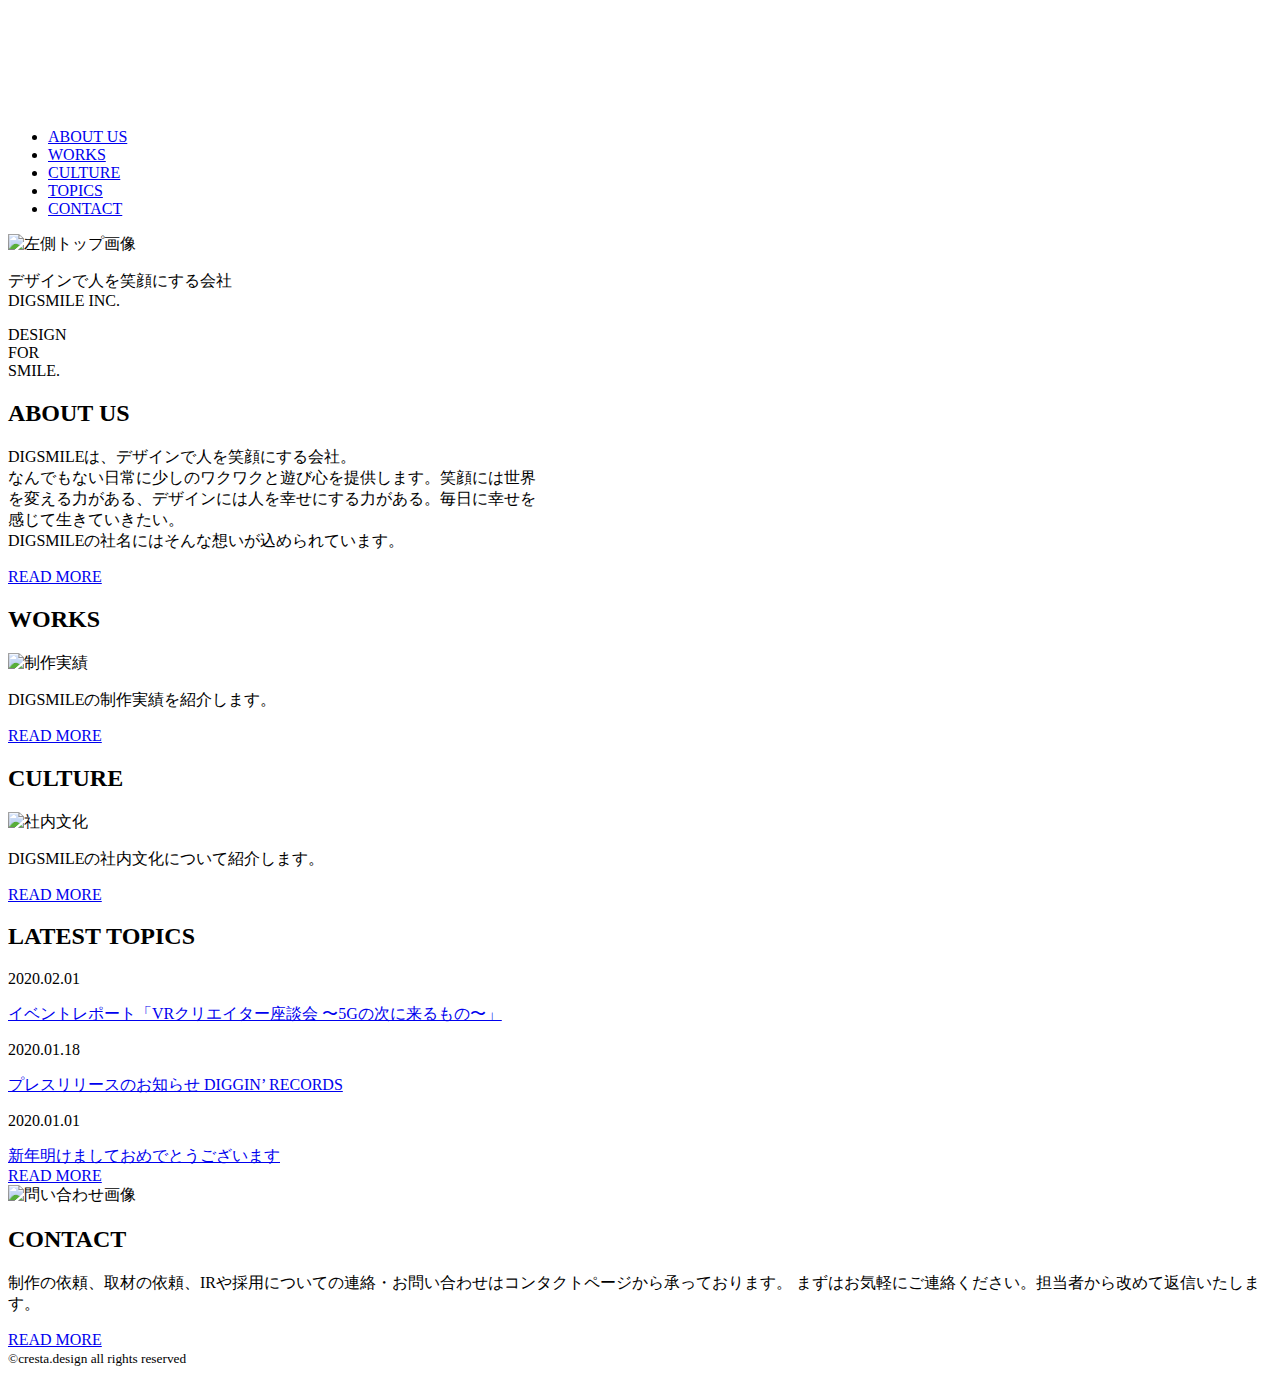
==== index.html @ 3dffbc65 "Create index.html" ====
<!DOCTYPE html>
<html lang="en">
<head>
    <meta charset="UTF-8">
    <!-- レスポンシブデザインのため -->
    <meta name="viewport" content="width=device-width, initial-scale=1">
    <title>DIGSIMILE|デザインで人を笑顔にする会社</title>
    <!-- 以下のリセットCSSとは、ブラウザによって異なるデフォルトのCSSを打ち消してブラウザ間の表示を揃えるためのCSSファイルのことを言います。 -->
    <link rel="stylesheet" href="./css/reset.css">
    <!-- google fonts -->
    <link href="https://fonts.googleapis.com/css?family=Montserrat:400,700|Noto+Sans+JP:400,700&display=swap"
    rel="stylesheet">
    <link rel="stylesheet" href="/css/style.css">
</head>
<body>
    <!-- header -->
    <header>
        <div class="header-inner">
            <h1 class="site-title">
                <a href="./index.html">
                    <svg xmlns="http://www.w3.org/2000/svg" width="260" height="28.204" viewBox="0 0 260 28.204">
                        <g id="site-logo" transform="translate(-59 -29)">
                            <path id="前面オブジェクトで型抜き_1" data-name="前面オブジェクトで型抜き 1"
                                d="M14,35.2A13.9,13.9,0,0,1,6.785,33.19h8.848a14.228,14.228,0,0,0,8.847-2.739A13.97,13.97,0,0,1,14,35.2ZM4.822,31.752h0a14.17,14.17,0,0,1,0-21.3Zm10.54-3.117H10.33V13.771h5.032a8.094,8.094,0,0,1,5.682,1.994,7.233,7.233,0,0,1,2.138,5.439,7.234,7.234,0,0,1-2.138,5.439,8.093,8.093,0,0,1-5.682,1.99ZM25.007,12.39a13.9,13.9,0,0,0-9.373-3.174H6.463a13.932,13.932,0,0,1,13.76-.749,14.157,14.157,0,0,1,4.785,3.922Z"
                                transform="translate(59 22)" fill="#fff" />
                            <path id="DIGSMILE"
                                d="M2.38-23.8H13.634a15.731,15.731,0,0,1,6.936,1.465,11.018,11.018,0,0,1,4.692,4.155,11.723,11.723,0,0,1,1.666,6.3,11.723,11.723,0,0,1-1.666,6.3A11.018,11.018,0,0,1,20.57-1.423,15.731,15.731,0,0,1,13.634.042H2.38ZM13.362-5.34a6.893,6.893,0,0,0,4.913-1.737,6.262,6.262,0,0,0,1.853-4.8,6.262,6.262,0,0,0-1.853-4.8,6.893,6.893,0,0,0-4.913-1.737H9.112V-5.34ZM30.634-23.8h6.732V.042H30.634ZM58.276-12.39h5.95v9.877A15.5,15.5,0,0,1,59.534-.265a18.642,18.642,0,0,1-5.3.783A14.166,14.166,0,0,1,47.5-1.065a11.8,11.8,0,0,1-4.692-4.411,12.18,12.18,0,0,1-1.7-6.4,12.18,12.18,0,0,1,1.7-6.4,11.747,11.747,0,0,1,4.726-4.411,14.514,14.514,0,0,1,6.834-1.584,15.2,15.2,0,0,1,5.984,1.124,11.536,11.536,0,0,1,4.42,3.236l-4.284,3.883a7.546,7.546,0,0,0-5.78-2.657,6.693,6.693,0,0,0-4.93,1.856,6.67,6.67,0,0,0-1.87,4.955,7.208,7.208,0,0,0,.85,3.525,6.1,6.1,0,0,0,2.38,2.418,6.969,6.969,0,0,0,3.5.868,8.588,8.588,0,0,0,3.638-.783ZM77.044.519A21.967,21.967,0,0,1,71.434-.2,13.786,13.786,0,0,1,67.014-2.1l2.21-4.973a14.289,14.289,0,0,0,3.706,1.7,14.086,14.086,0,0,0,4.148.647q3.876,0,3.876-1.941a1.607,1.607,0,0,0-1.105-1.516A20.3,20.3,0,0,0,76.3-9.222a33.866,33.866,0,0,1-4.488-1.243,7.554,7.554,0,0,1-3.094-2.129,5.758,5.758,0,0,1-1.292-3.951,6.848,6.848,0,0,1,1.19-3.934,7.965,7.965,0,0,1,3.553-2.776,14.6,14.6,0,0,1,5.8-1.022,20.415,20.415,0,0,1,4.624.528A14.146,14.146,0,0,1,86.6-22.2l-2.074,5.007a13.837,13.837,0,0,0-6.6-1.839,5.522,5.522,0,0,0-2.924.6,1.787,1.787,0,0,0-.918,1.55,1.536,1.536,0,0,0,1.088,1.43,19.646,19.646,0,0,0,3.5.988,32.762,32.762,0,0,1,4.5,1.243,7.779,7.779,0,0,1,3.094,2.112,5.646,5.646,0,0,1,1.309,3.934A6.714,6.714,0,0,1,86.394-3.3,8.114,8.114,0,0,1,82.824-.52,14.418,14.418,0,0,1,77.044.519ZM112.336.042l-.068-12.636-6.12,10.286h-2.992L97.07-12.253V.042H90.848V-23.8H96.39l8.364,13.76,8.16-13.76h5.542L118.524.042ZM123.454-23.8h6.732V.042h-6.732Zm11.7,0h6.732V-5.305h11.356V.042H135.15Zm40.018,18.63V.042H156.06V-23.8h18.666v5.211h-12v4.019H173.3v5.041H162.724v4.359Z"
                                transform="translate(89 55)" fill="#fff" />
                            <path id="INC."
                                d="M1.54-15.4H5.9V0H1.54Zm22.22,0V0H20.174l-6.8-8.206V0H9.108V-15.4h3.586l6.8,8.206V-15.4ZM34.628.308A9.114,9.114,0,0,1,30.283-.715a7.65,7.65,0,0,1-3.025-2.849,7.858,7.858,0,0,1-1.1-4.136,7.858,7.858,0,0,1,1.1-4.136,7.65,7.65,0,0,1,3.025-2.849,9.114,9.114,0,0,1,4.345-1.023,9.326,9.326,0,0,1,3.806.748A7.323,7.323,0,0,1,41.25-12.8L38.478-10.3a4.56,4.56,0,0,0-3.63-1.8,4.48,4.48,0,0,0-2.233.55A3.817,3.817,0,0,0,31.1-10a4.773,4.773,0,0,0-.539,2.3A4.773,4.773,0,0,0,31.1-5.4,3.817,3.817,0,0,0,32.615-3.85a4.48,4.48,0,0,0,2.233.55,4.56,4.56,0,0,0,3.63-1.8L41.25-2.6A7.323,7.323,0,0,1,38.434-.44,9.326,9.326,0,0,1,34.628.308ZM45.1.2a2.462,2.462,0,0,1-1.782-.7,2.377,2.377,0,0,1-.726-1.782,2.35,2.35,0,0,1,.715-1.782A2.5,2.5,0,0,1,45.1-4.752a2.485,2.485,0,0,1,1.8.682,2.369,2.369,0,0,1,.7,1.782,2.4,2.4,0,0,1-.715,1.782A2.452,2.452,0,0,1,45.1.2Z"
                                transform="translate(271.392 55.205)" fill="#fff" />
                        </g>
                    </svg>
                </a>
            </h1>
            <div class=burger-menu>
                    <div class="burger-btn">
                        <span class="bar bar-top"></span>
                        <span class="bar bar-middle"></span>
                        <span class="bar bar-buttom"></span>
                    </div>
                    <div class="menu-box">
                        <div class="menu-logo"　style="text-align: center">
                            <div id="site-logo" transform="translate(-59 -29)" style="max-width: 0 auto;">
                                <svg xmlns="http://www.w3.org/2000/svg" width="260" height="28.204" viewBox="0 0 60 28.204">
                                    <g id="site-logo" transform="translate(-59 -29)">
                                        <path id="前面オブジェクトで型抜き_1" data-name="前面オブジェクトで型抜き 1"
                                            d="M14,35.2A13.9,13.9,0,0,1,6.785,33.19h8.848a14.228,14.228,0,0,0,8.847-2.739A13.97,13.97,0,0,1,14,35.2ZM4.822,31.752h0a14.17,14.17,0,0,1,0-21.3Zm10.54-3.117H10.33V13.771h5.032a8.094,8.094,0,0,1,5.682,1.994,7.233,7.233,0,0,1,2.138,5.439,7.234,7.234,0,0,1-2.138,5.439,8.093,8.093,0,0,1-5.682,1.99ZM25.007,12.39a13.9,13.9,0,0,0-9.373-3.174H6.463a13.932,13.932,0,0,1,13.76-.749,14.157,14.157,0,0,1,4.785,3.922Z"
                                            transform="translate(59 22)" fill="#fff" />
                                    </g>
                                </svg>
                            </div>
                        </div>
                            <ul>
                                <li><a href="./about/about.html">ABOUT US</a></li>
                                <li><a href="#works">WORKS</a></li>
                                <li><a href="#culture">CULTURE</a></li>
                                <li><a href="#topics">TOPICS</a></li>
                                <li><a href="./contact/contact.html">CONTACT</a></li>
                            </ul>
                    </div>
                    <div id="fadeLayer"></div>
            </div>
        </div>
    </header>
    <!-- header -->

    <!-- main -->
    <main>
        <!-- fv -->
        <div class="fv">
            <div class="fv-left">
                <img src="img/kv-img.jpg" class="fv-left-img" alt="左側トップ画像">
                <div class="fv-text">
                    <p class="fv-title">デザインで人を笑顔にする会社<br>DIGSMILE INC.</p>
                    <p class="fv-concept">DESIGN<br>FOR<br>SMILE.</p>
                </div>
            </div>
            <div class="fv-img-right"></div>
        </div>
        <!-- fv -->

        <!-- about -->
        <section class="about">
            <div class="about-content">
                <div class="about-text">
                    <h2 class="about-title">ABOUT US</h2>
                    <p class="about-description">DIGSMILEは、デザインで人を笑顔にする会社。
                        <br>なんでもない日常に少しのワクワクと遊び心を提供します。笑顔には世界
                        <br>を変える力がある、デザインには人を幸せにする力がある。毎日に幸せを
                        <br>感じて生きていきたい。
                        <br>DIGSMILEの社名にはそんな想いが込められています。</p>
                    <a href="/about/about.html" id="btn-read-more" class="about-read-more">READ MORE</a>
                </div>
            </div>
        </section>
        <!-- about -->

        <!-- works-culture -->
        <div class="works-culture">
            <!-- works -->
            <section class="works" id="works">
                <h2 class="works-title">WORKS</h2>
                <img src="img/works-img.jpg" alt="制作実績">
                <p>DIGSMILEの制作実績を紹介します。</p>
                <a href="#" id="btn-read-more" class="works-culture-read-more">READ MORE</a>
            </section>
            <!-- works -->
            <!-- culture -->
            <section class="culture" id="culture">
                <h2 class="culture-title">CULTURE</h2>
                <img src="img/culture-img.jpg" alt="社内文化">
                <p>DIGSMILEの社内文化について紹介します。</p>
                <a href="#" id="btn-read-more" class="works-culture-read-more">READ MORE</a>
            </section>
            <!-- culture -->
        </div>
        <!-- works-culture -->

        <!-- TOPICS -->
        <div class="topics" id="topics">
            <h2 class="topics-title">LATEST TOPICS</h2>
            <div class="topics-content">
                <article class="topics-first">
                    <p>2020.02.01</p>
                    <a href="#" class="topics-about">イベントレポート「VRクリエイター座談会 〜5Gの次に来るもの〜」</a>
                </article>
                <article class="topics-second">
                    <p>2020.01.18</p>
                    <a href="#" class="topics-about">プレスリリースのお知らせ DIGGIN’ RECORDS</a>
                </article>
                <article class="topics-third">
                    <p>2020.01.01</p>
                    <a href="#" class="topics-about">新年明けましておめでとうございます</a>
                </article>
                <div class="box-read-more">
                    <a href="#" id="btn-read-more" class="topics-read-more">READ MORE</a>
                </div>
            </div>
        </div>
        <!-- TOPICS -->

        <!-- CONTACT -->
        <div class="contact-bg">
            <div class="contact">
                <div class="contact-image">
                    <img src="img/recruit-img.jpg" alt="問い合わせ画像">
                </div>
                <div class="contact-text">
                    <h2 class="contact-title">CONTACT</h2>
                    <p>制作の依頼、取材の依頼、IRや採用についての連絡・お問い合わせはコンタクトページから承っております。
                    まずはお気軽にご連絡ください。担当者から改めて返信いたします。</p>
                    <a href="./contact/contact.html" id="btn-read-more" class="contact-read-more">READ MORE</a>
                </div>
            </div>
        </div>
        <!-- CONTACT -->

        <!-- footer -->
        <footer>
            <small>©︎cresta.design all rights reserved</small>
        </footer>
        <!-- footer -->
    </main>
    <!-- main -->

    <!-- jQueryを入れる -->
    <script src="https://ajax.googleapis.com/ajax/libs/jquery/3.6.0/jquery.min.js"></script>
    <script src="js/script.js"></script>
</body>
</html>
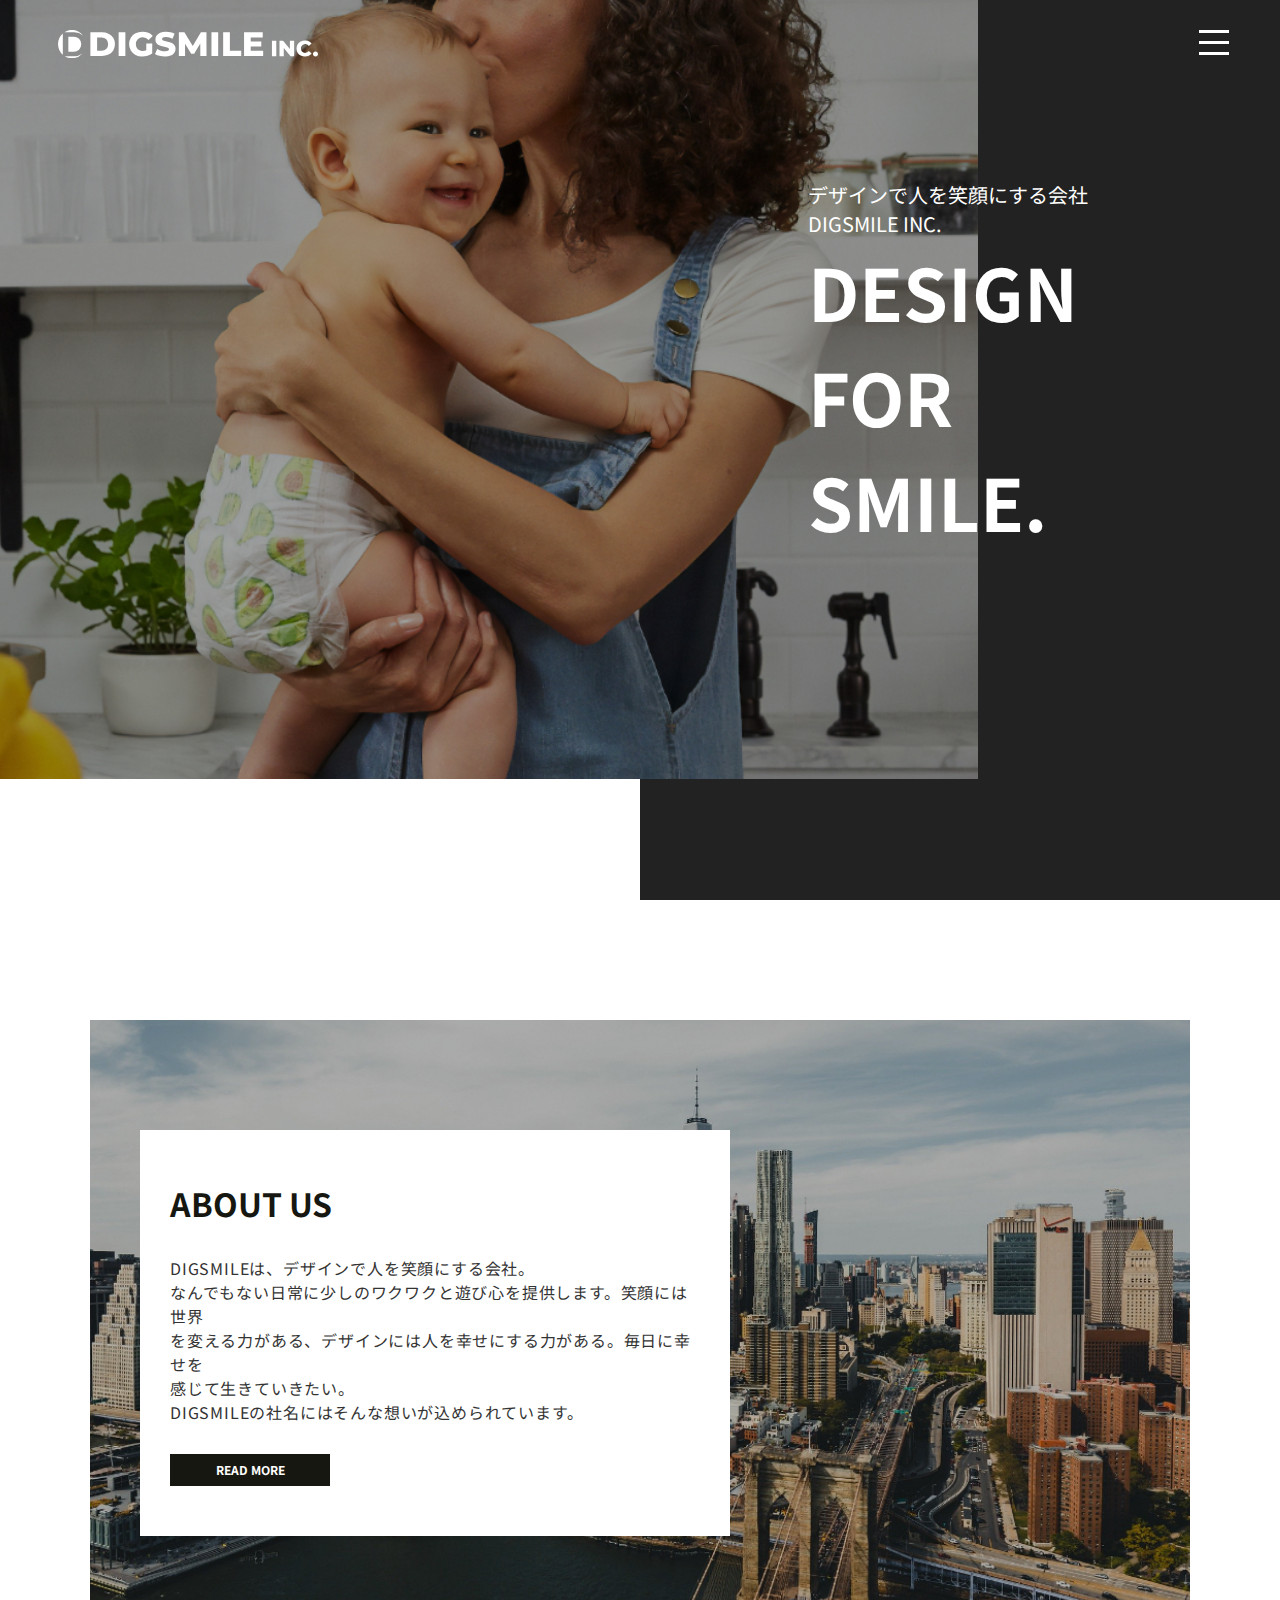
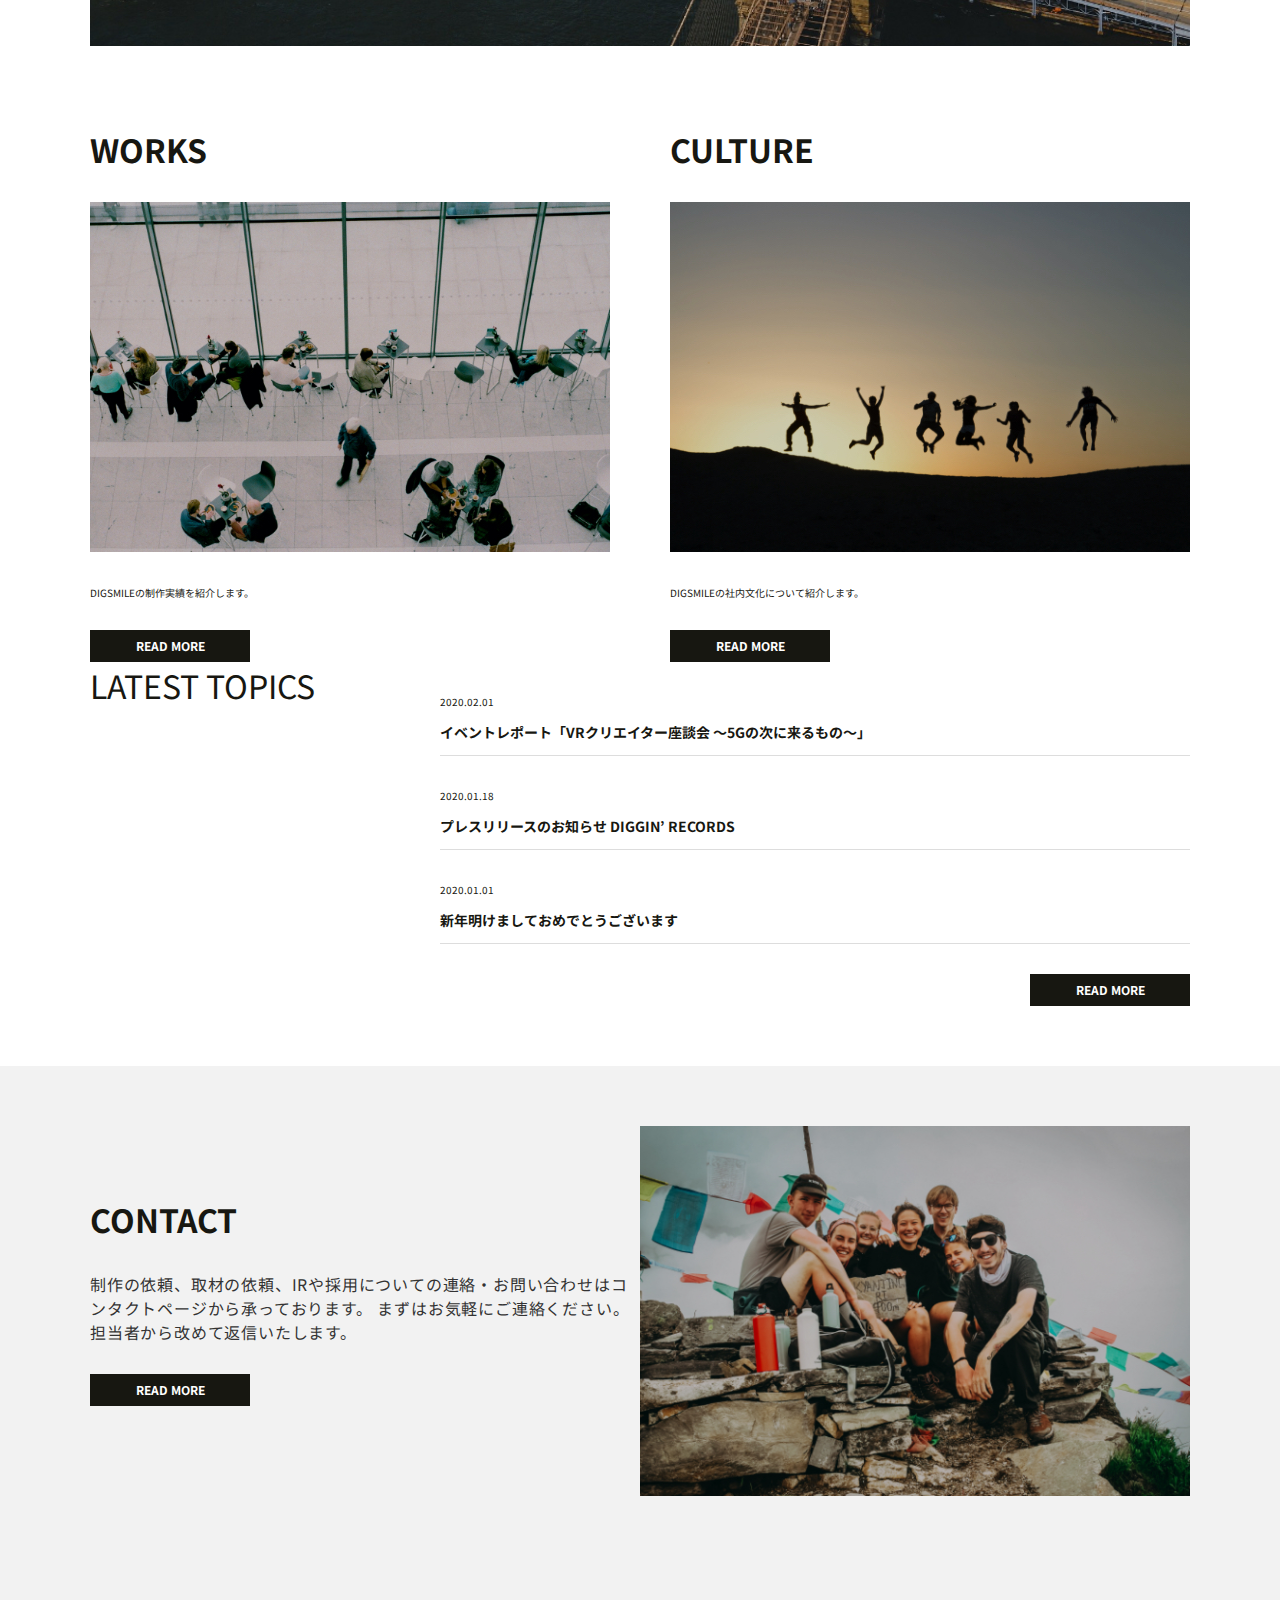
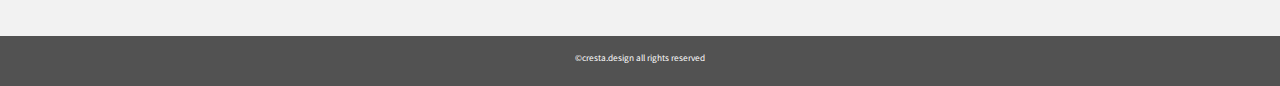
==== commit f86e0f95: "Update index.html" ====
--- a/index.html
+++ b/index.html
@@ -6,11 +6,11 @@
     <meta name="viewport" content="width=device-width, initial-scale=1">
     <title>DIGSIMILE|デザインで人を笑顔にする会社</title>
     <!-- 以下のリセットCSSとは、ブラウザによって異なるデフォルトのCSSを打ち消してブラウザ間の表示を揃えるためのCSSファイルのことを言います。 -->
-    <link rel="stylesheet" href="./css/reset.css">
+    <link rel="stylesheet" href="css/reset.css">
     <!-- google fonts -->
     <link href="https://fonts.googleapis.com/css?family=Montserrat:400,700|Noto+Sans+JP:400,700&display=swap"
     rel="stylesheet">
-    <link rel="stylesheet" href="/css/style.css">
+    <link rel="stylesheet" href="css/style.css">
 </head>
 <body>
     <!-- header -->
--- a/css/style.css
+++ b/css/style.css
@@ -0,0 +1,488 @@
+@charset "UTF-8";
+/* ----------------------- */
+/* base
+/* ----------------------- */
+html {
+  font-family: 'Montserrat', sans-serif;
+  font-family: 'Noto Sans JP', sans-serif;
+  color: #171711;
+  font-size: 62.5%;
+}
+
+* {
+  box-sizing: border-box;
+}
+
+img {
+  width: 100%;
+}
+
+/* ----------------------- */
+/* header
+/* ----------------------- */
+header {
+  width: 100%;
+  position: fixed;
+  top: 0;
+  z-index: 12;
+}
+
+header .header-inner {
+  display: flex;
+  justify-content: space-between;
+}
+
+header .header-inner .site-title {
+  padding: 30px 58px;
+}
+
+header .header-inner .site-title.black a svg path {
+  fill: #5c5959;
+}
+
+header .header-inner .burger-menu {
+  z-index: 13;
+  display: flex;
+  color: #FFFFFF;
+  margin-top: 30px;
+}
+
+header .header-inner .burger-menu .btn-trigger {
+  margin-right: 7px;
+}
+
+/* ----------------------- */
+/* ハンバーガーメニュー
+/* ----------------------- */
+.burger-btn {
+  z-index: 13;
+  display: block;
+  position: absolute;
+  top: 30px;
+  right: 4vw;
+  cursor: pointer;
+}
+
+.burger-btn .bar {
+  display: block;
+  height: 3px;
+  width: 30px;
+  background-color: #fff;
+  margin-bottom: 8px;
+}
+
+.burger-btn .bar.black {
+  background-color: #5c5959;
+}
+
+.menu-box {
+  display: none;
+  width: 65vw;
+  height: 100vw;
+  padding: 180px 200px 390px 200px;
+  z-index: 12;
+  background-color: #222222;
+  opacity: 0.9;
+  text-align: center;
+  position: absolute;
+  top: 0;
+  right: 0;
+}
+
+.menu-box .menu-logo {
+  margin: 0 auto;
+}
+
+.menu-box ul li {
+  display: block;
+  margin-top: 30px;
+  font-size: 2.0rem;
+  font-weight: 700;
+  list-style-type: none;
+}
+
+.menu-box ul li a {
+  color: #fff;
+  text-decoration: none;
+}
+
+.menu-box.in {
+  display: block;
+}
+
+#fadeLayer.in {
+  display: block;
+}
+
+#fadeLayer {
+  display: none;
+  height: 100vh;
+  width: 100vw;
+  position: fixed;
+  top: 0;
+  left: 0;
+  background-color: rgba(0, 0, 0, 0.5);
+  z-index: 11;
+}
+
+.burger-btn.cross .bar-top {
+  transform: rotate(45deg) translate(8px, 8px);
+  transition: .3s;
+}
+
+.burger-btn.cross .bar-middle {
+  opacity: 0;
+}
+
+.burger-btn.cross .bar-buttom {
+  transform: rotate(-45deg) translate(8px, -8px);
+  transition: .3s;
+}
+
+body.noscroll {
+  overflow: hidden;
+}
+
+/* ----------------------- */
+/* fv
+/* ----------------------- */
+.fv {
+  position: relative;
+  display: flex;
+  height: 100vh;
+}
+
+.fv .fv-left .fv-left-img {
+  position: absolute;
+  top: 0;
+  object-fit: cover;
+  z-index: 5;
+  height: 86.5%;
+  width: 76.4%;
+}
+
+.fv .fv-left .fv-text {
+  color: #FFFFFF;
+  position: absolute;
+  z-index: 10;
+  right: 15%;
+  top: 20%;
+}
+
+.fv .fv-left .fv-text .fv-title {
+  font-size: 2rem;
+  font-weight: 400;
+}
+
+.fv .fv-left .fv-text .fv-concept {
+  font-size: 7.2rem;
+  font-weight: 700;
+}
+
+.fv .fv-img-right {
+  position: absolute;
+  top: 0;
+  right: 0;
+  background-color: #222;
+  object-fit: cover;
+  width: 50%;
+  height: 100%;
+  z-index: -1;
+}
+
+/* ----------------------- */
+/* about
+/* ----------------------- */
+.about {
+  padding-top: 120px;
+  max-width: 1100px;
+  text-align: center;
+  margin: 0 auto;
+}
+
+.about .about-content {
+  margin: 0 auto;
+  background-image: url(../img/about-img.jpg);
+  background-size: cover;
+  padding: 110px 0 110px 50px;
+}
+
+.about .about-content .about-text {
+  background-color: #FFFFFF;
+  max-width: 590px;
+  min-height: 360px;
+  box-sizing: border-box;
+  text-align: left;
+  padding: 50px 30px;
+}
+
+.about .about-content .about-title {
+  font-size: 3.2rem;
+  font-weight: 700;
+}
+
+.about .about-content .about-description {
+  margin-top: 30px;
+  font-size: 1.6rem;
+  font-weight: 400;
+  letter-spacing: .05em;
+  color: #333333;
+}
+
+.about .about-content .about-read-more {
+  margin: 30px 0 0 0;
+}
+
+/* ----------------------- */
+/* read-more
+/* ----------------------- */
+#btn-read-more {
+  display: inline-block;
+  width: 160px;
+  line-height: 32px;
+  background-color: #171711;
+  color: #FFFFFF;
+  text-align: center;
+  font-size: 1.2rem;
+  font-weight: 700;
+  text-decoration: none;
+  box-sizing: border-box;
+}
+
+/* ----------------------- */
+/* works-culture
+/* ----------------------- */
+.works-culture {
+  display: flex;
+  max-width: 1100px;
+  width: 100%;
+  margin: 0 auto;
+  padding-top: 80px;
+}
+
+.works-culture .works {
+  width: 50%;
+  margin-right: 60px;
+}
+
+.works-culture .works h2 {
+  font-size: 3.2rem;
+  font-weight: 700;
+}
+
+.works-culture .works img {
+  margin-top: 30px;
+}
+
+.works-culture .works p {
+  margin-top: 30px;
+}
+
+.works-culture .works .works-culture-read-more {
+  margin-top: 30px;
+}
+
+.works-culture .culture {
+  width: 50%;
+}
+
+.works-culture .culture h2 {
+  font-size: 3.2rem;
+  font-weight: 700;
+}
+
+.works-culture .culture img {
+  margin-top: 30px;
+}
+
+.works-culture .culture p {
+  margin-top: 30px;
+}
+
+.works-culture .culture .works-culture-read-more {
+  margin-top: 30px;
+}
+
+/* ----------------------- */
+/* topics
+/* ----------------------- */
+.topics {
+  display: flex;
+  max-width: 1100px;
+  margin: 0 auto;
+}
+
+.topics .topics-title {
+  width: 40%;
+  font-size: 3.2rem;
+}
+
+.topics .topics-content {
+  width: 100%;
+  margin-left: 50px;
+}
+
+.topics .topics-content article {
+  border-bottom: 1px solid #DDDDDD;
+  margin-top: 32px;
+}
+
+.topics .topics-content article .topics-about {
+  font-size: 1.4rem;
+  font-weight: 700;
+  color: #171711;
+  display: inline-block;
+  margin: 13px 0 13px 0;
+  text-decoration: none;
+}
+
+.topics .topics-content .box-read-more {
+  margin-top: 30px;
+  text-align: right;
+}
+
+/* ----------------------- */
+/* contact
+/* ----------------------- */
+.contact-bg {
+  background-color: #F2F2F2;
+  height: 570px;
+  margin-top: 60px;
+}
+
+.contact-bg .contact {
+  display: flex;
+  flex-direction: row-reverse;
+  margin: 0 auto;
+  max-width: 1100px;
+}
+
+.contact-bg .contact .contact-text {
+  width: 50%;
+}
+
+.contact-bg .contact .contact-text .contact-title {
+  font-size: 3.2rem;
+  font-weight: 700;
+  margin: 130px 0 30px 0;
+}
+
+.contact-bg .contact .contact-text p {
+  font-size: 1.6rem;
+  letter-spacing: .05em;
+  color: #333333;
+}
+
+.contact-bg .contact .contact-text .contact-read-more {
+  margin-top: 30px;
+}
+
+.contact-bg .contact .contact-image {
+  width: 50%;
+  margin-top: 60px;
+}
+
+.contact-bg .contact .contact-image .img {
+  width: 100%;
+}
+
+/* footer
+/* ----------------------- */
+footer {
+  background-color: #525252;
+  height: 50px;
+  width: 100%;
+  position: absolute;
+  text-align: center;
+}
+
+footer small {
+  display: inline-block;
+  color: #FFFFFF;
+  margin-top: 15px;
+}
+
+/* レスポンシブ タブレット
+/* ----------------------- */
+@media screen and (max-width: 768px) {
+  /* ----------------------- */
+  /* header
+/* ----------------------- */
+  header .header-inner .site-title {
+    padding: 30px 7.5vw;
+  }
+  header .header-inner .burger-menu {
+    z-index: 10;
+    display: flex;
+    color: #FFFFFF;
+    margin-top: 30px;
+  }
+  header .header-inner .burger-menu .btn-trigger {
+    margin-right: 7px;
+  }
+  .fv .fv-left .fv-text .fv-title {
+    font-size: 1.6rem;
+  }
+  .fv .fv-left .fv-text .fv-concept {
+    font-size: 5.6rem;
+  }
+  .about {
+    margin: 80px 0 0 0;
+  }
+  .about .about-content {
+    padding: 60px 6.5vw 60px 6.5vw;
+  }
+  .about .about-content .about-text {
+    top: 30px;
+    left: 60px;
+  }
+  .works-culture {
+    display: block;
+    margin: 80px 0 0 0;
+    padding: 0 4vw;
+  }
+  .works-culture .works {
+    max-width: 100%;
+    width: 520px;
+  }
+  .works-culture .culture {
+    max-width: 100%;
+    width: 520px;
+    margin-top: 60px;
+  }
+  .topics {
+    padding: 0;
+    margin: 30px;
+    display: block;
+  }
+  .topics .topics-content {
+    margin-left: 0;
+  }
+  .topics .topics-content .box-read-more {
+    text-align: left;
+  }
+  .contact-bg {
+    height: 750px;
+    padding: 40px 0 80px 40px;
+  }
+  .contact-bg .contact {
+    display: block;
+    max-width: 100%;
+    width: 520px;
+    margin: 0;
+  }
+  .contact-bg .contact .contact-text {
+    width: 100%;
+  }
+  .contact-bg .contact .contact-text .contact-title {
+    margin-top: 30px;
+  }
+  .contact-bg .contact .contact-image {
+    max-width: 100%;
+    width: 520px;
+  }
+  .contact-bg .contact .contact-read-more {
+    margin-top: 30px;
+  }
+}
+/*# sourceMappingURL=style.css.map */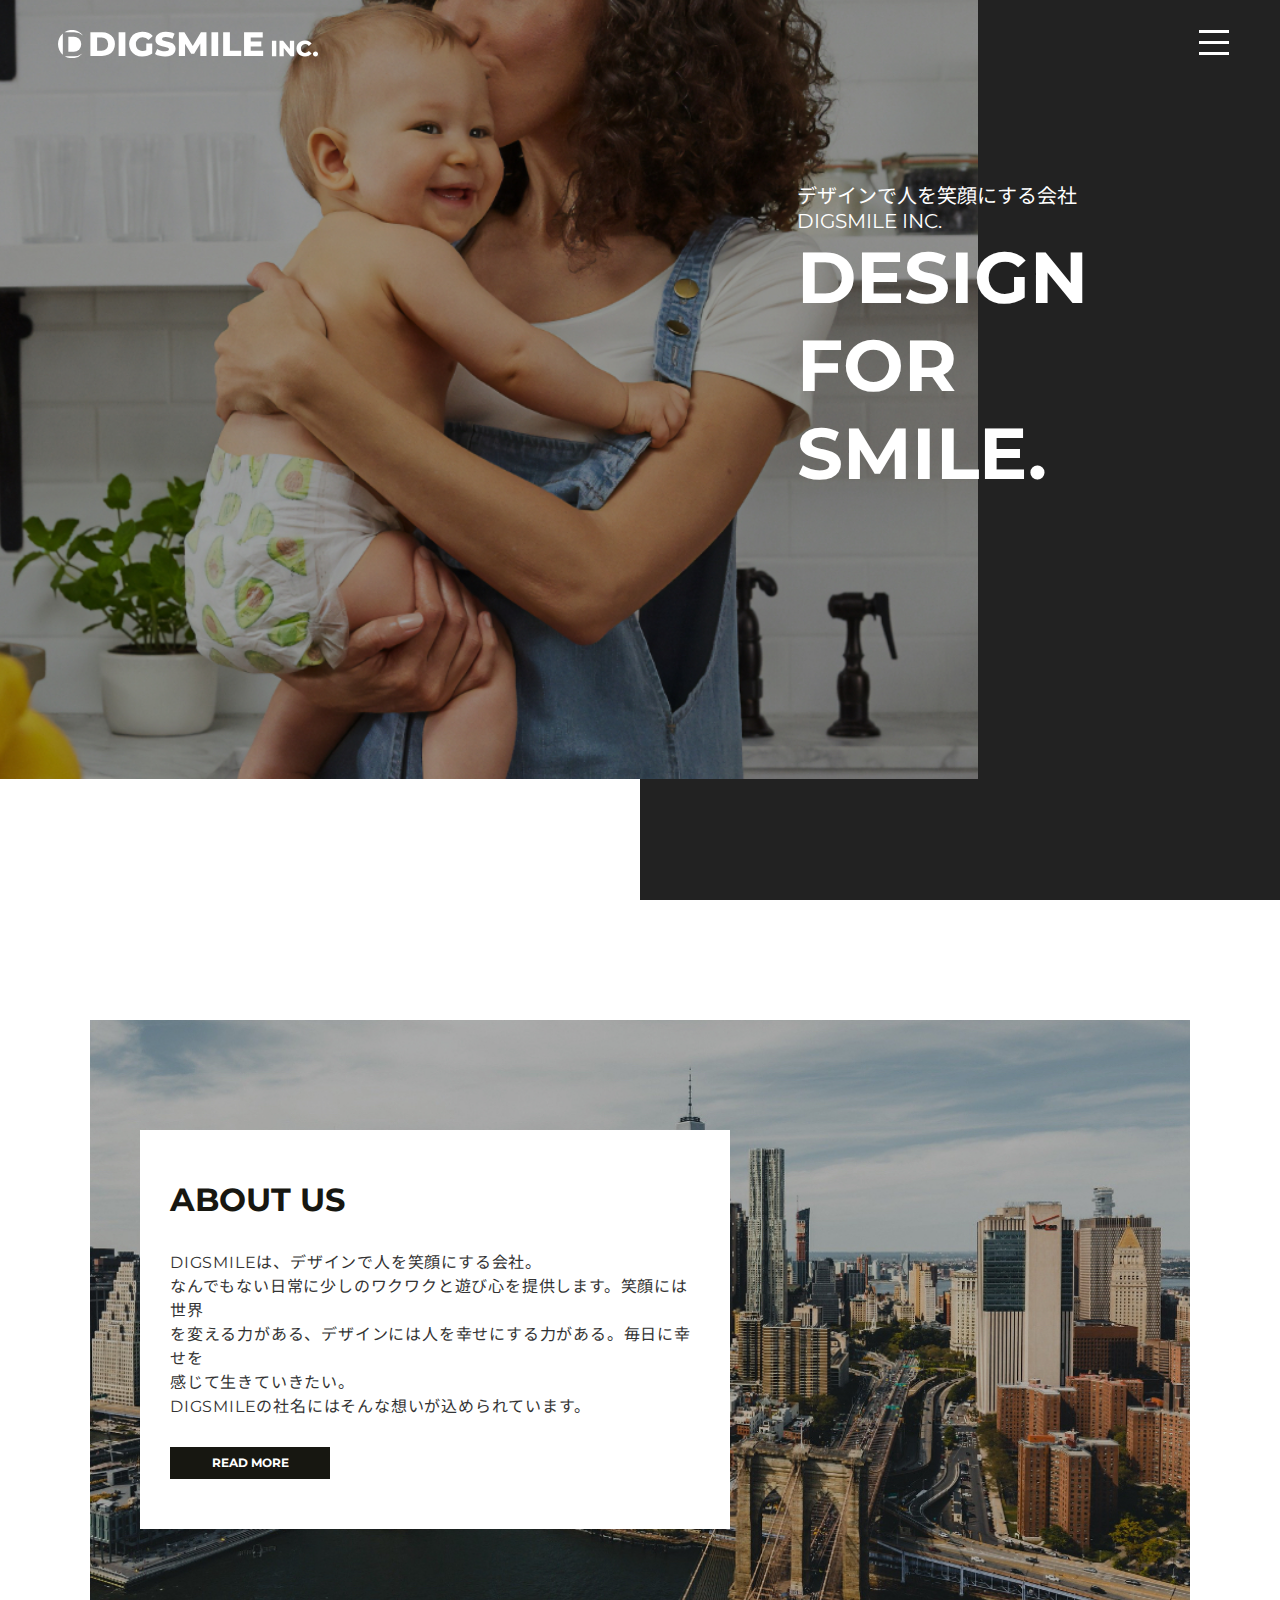
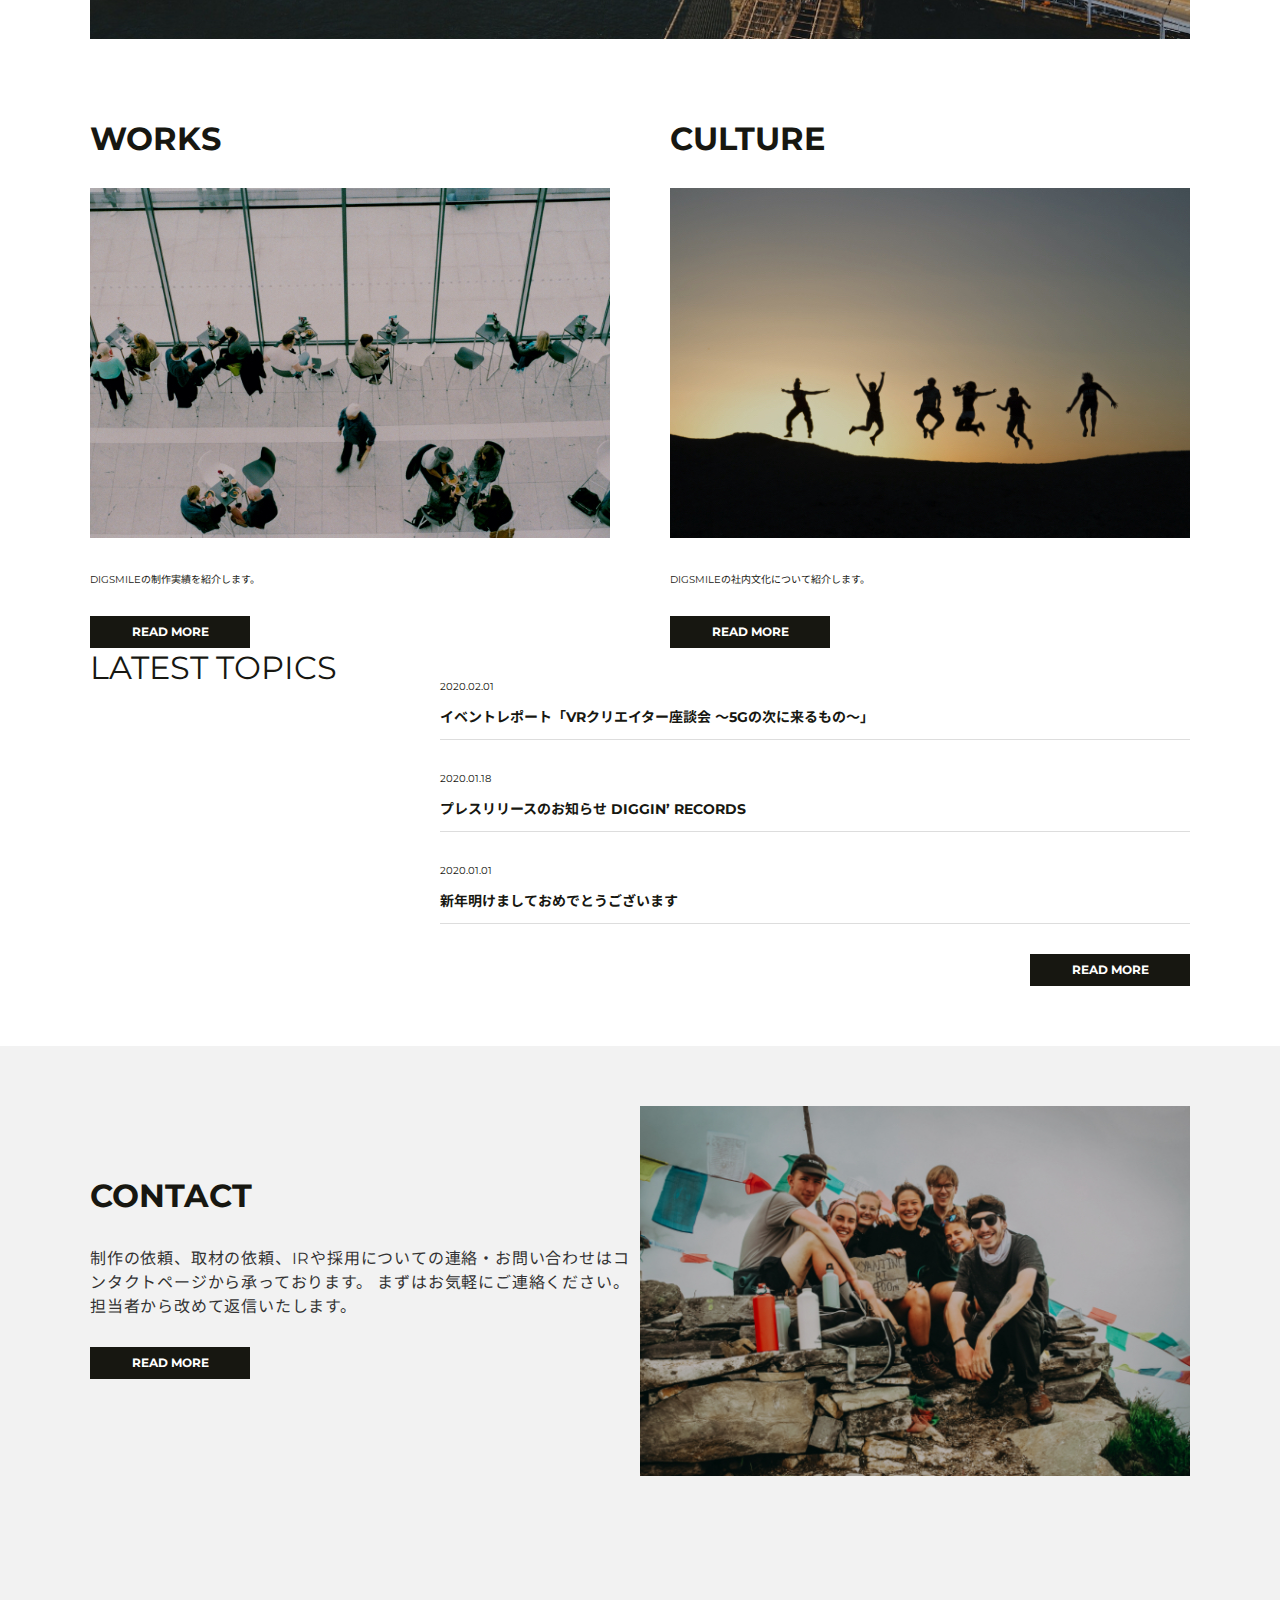
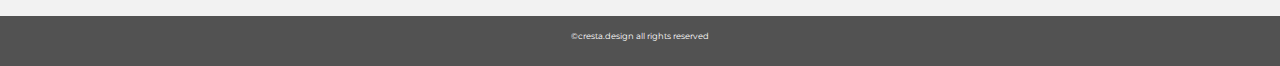
==== commit 68e5b89c: "Add files via upload" ====
--- a/index.html
+++ b/index.html
@@ -42,16 +42,16 @@
                     <div class="menu-box">
                         <div class="menu-logo"　style="text-align: center">
                             <div id="site-logo" transform="translate(-59 -29)" style="max-width: 0 auto;">
-                                <svg xmlns="http://www.w3.org/2000/svg" width="260" height="28.204" viewBox="0 0 60 28.204">
-                                    <g id="site-logo" transform="translate(-59 -29)">
-                                        <path id="前面オブジェクトで型抜き_1" data-name="前面オブジェクトで型抜き 1"
-                                            d="M14,35.2A13.9,13.9,0,0,1,6.785,33.19h8.848a14.228,14.228,0,0,0,8.847-2.739A13.97,13.97,0,0,1,14,35.2ZM4.822,31.752h0a14.17,14.17,0,0,1,0-21.3Zm10.54-3.117H10.33V13.771h5.032a8.094,8.094,0,0,1,5.682,1.994,7.233,7.233,0,0,1,2.138,5.439,7.234,7.234,0,0,1-2.138,5.439,8.093,8.093,0,0,1-5.682,1.99ZM25.007,12.39a13.9,13.9,0,0,0-9.373-3.174H6.463a13.932,13.932,0,0,1,13.76-.749,14.157,14.157,0,0,1,4.785,3.922Z"
-                                            transform="translate(59 22)" fill="#fff" />
-                                    </g>
-                                </svg>
                             </div>
                         </div>
                             <ul>
+                                <li><a href=""><svg xmlns="http://www.w3.org/2000/svg" width="100" height="28.204" viewBox="0 0 60 28.204">
+                                <g id="site-logo" transform="translate(-59 -29)">
+                                    <path id="前面オブジェクトで型抜き_1" data-name="前面オブジェクトで型抜き 1"
+                                        d="M14,35.2A13.9,13.9,0,0,1,6.785,33.19h8.848a14.228,14.228,0,0,0,8.847-2.739A13.97,13.97,0,0,1,14,35.2ZM4.822,31.752h0a14.17,14.17,0,0,1,0-21.3Zm10.54-3.117H10.33V13.771h5.032a8.094,8.094,0,0,1,5.682,1.994,7.233,7.233,0,0,1,2.138,5.439,7.234,7.234,0,0,1-2.138,5.439,8.093,8.093,0,0,1-5.682,1.99ZM25.007,12.39a13.9,13.9,0,0,0-9.373-3.174H6.463a13.932,13.932,0,0,1,13.76-.749,14.157,14.157,0,0,1,4.785,3.922Z"
+                                        transform="translate(59 22)" fill="#fff" />
+                                </g>
+                                </svg></a></li>
                                 <li><a href="./about/about.html">ABOUT US</a></li>
                                 <li><a href="#works">WORKS</a></li>
                                 <li><a href="#culture">CULTURE</a></li>
@@ -168,4 +168,4 @@
     <script src="https://ajax.googleapis.com/ajax/libs/jquery/3.6.0/jquery.min.js"></script>
     <script src="js/script.js"></script>
 </body>
-</html>
+</html>--- a/css/style.css
+++ b/css/style.css
@@ -3,8 +3,7 @@
 /* base
 /* ----------------------- */
 html {
-  font-family: 'Montserrat', sans-serif;
-  font-family: 'Noto Sans JP', sans-serif;
+  font-family: 'Montserrat', 'Noto Sans JP', sans-serif;
   color: #171711;
   font-size: 62.5%;
 }
@@ -15,6 +14,11 @@
 
 img {
   width: 100%;
+}
+
+a:hover {
+  opacity: .7;
+  transition: .3s;
 }
 
 /* ----------------------- */
